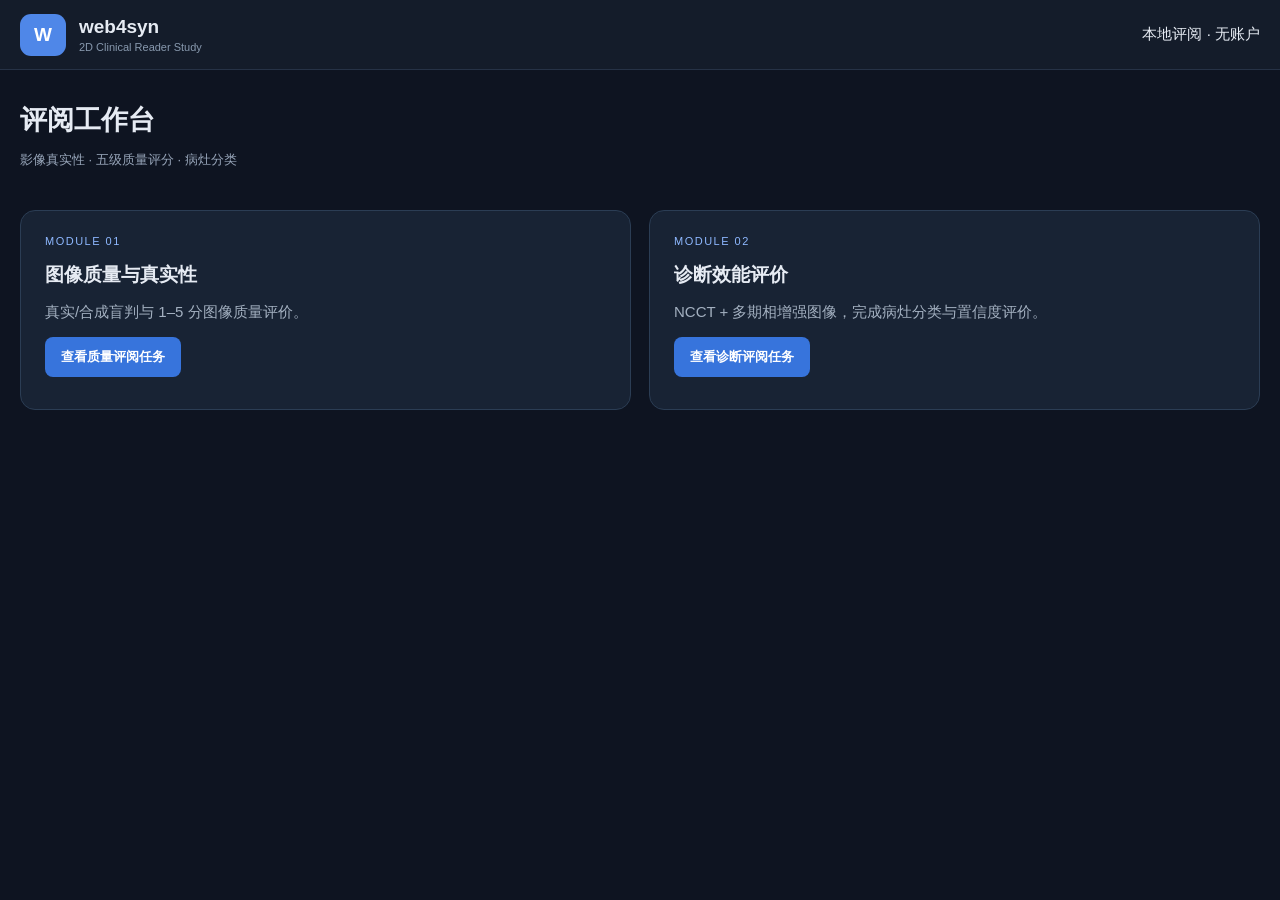
==== static/index.html @ 350acc1b "chore: bump reader JS cache version for decoded prefetch" ====
<!doctype html>
<html lang="zh-CN"><head><meta charset="utf-8"><meta name="viewport" content="width=device-width,initial-scale=1">
<title>web4syn · 临床评阅平台</title><link rel="stylesheet" href="/static/style.css?v=20261015-d"></head>
<body><header><div class="brand"><span class="brand-mark">W</span><span>web4syn <small>2D Clinical Reader Study</small></span></div><div id="who">本地评阅 · 无账户</div></header>
<main>

<section id="workspace">
<div class="intro"><div><h1>评阅工作台</h1><p class="muted">影像真实性 · 五级质量评分 · 病灶分类</p></div></div>
<div id="dashboard"><div class="grid2"><div class="panel module"><div class="tag">MODULE 01</div><h2>图像质量与真实性</h2><p>真实/合成盲判与 1–5 分图像质量评价。</p><button data-module="quality">查看质量评阅任务</button></div><div class="panel module"><div class="tag">MODULE 02</div><h2>诊断效能评价</h2><p>NCCT + 多期相增强图像，完成病灶分类与置信度评价。</p><button data-module="diagnosis">查看诊断评阅任务</button></div></div>
</div>
<div id="tasklist" class="panel" hidden><div class="line"><h2 id="list-title">待评阅任务</h2><button class="ghost" id="back">返回工作台</button></div><div id="task-rows"></div></div>
<div id="reader" hidden><div class="line taskhead"><div><div class="muted" id="case-code"></div><h2 id="task-title"></h2></div><div class="line"><span id="elapsed" class="timer">00:00</span><button class="ghost" id="back-list">返回任务列表</button></div></div>
<div class="reader-layout" id="reader-layout"><div id="images" class="image-grid"></div><div class="panel form-panel">
<form id="quality-form" hidden><h3>图像质量评价</h3>
<fieldset class="rating-field"><legend>1. 您认为该图像是？</legend><div class="choice-row three">
<label class="choice"><input type="radio" name="guessed_source" value="real" required><span>真实增强 CT</span></label>
<label class="choice"><input type="radio" name="guessed_source" value="virtual"><span>合成增强 CT</span></label>
<label class="choice"><input type="radio" name="guessed_source" value="unsure"><span>无法判断</span></label></div></fieldset>
<fieldset class="rating-field"><legend>2. 整体图像质量（5级）</legend><div class="choice-row five">
<label class="choice"><input type="radio" name="quality_score" value="1" required><span><strong>1</strong><small>很差</small></span></label>
<label class="choice"><input type="radio" name="quality_score" value="2"><span><strong>2</strong><small>较差</small></span></label>
<label class="choice"><input type="radio" name="quality_score" value="3"><span><strong>3</strong><small>一般</small></span></label>
<label class="choice"><input type="radio" name="quality_score" value="4"><span><strong>4</strong><small>良好</small></span></label>
<label class="choice"><input type="radio" name="quality_score" value="5"><span><strong>5</strong><small>优秀</small></span></label>
</div><p class="muted scale-note">1：无法用于诊断 · 2：明显影响诊断 · 3：基本满足诊断 · 4：质量良好 · 5：质量优秀</p></fieldset>
<button type="submit">提交评阅</button></form>
<form id="diagnosis-form" hidden><h3>病灶诊断评价</h3><p class="muted">点击影像可添加病灶定位点。</p><fieldset class="rating-field"><legend>是否存在病灶</legend><div class="choice-row three">
<label class="choice"><input type="radio" name="lesion_visible" value="yes" required><span>存在</span></label>
<label class="choice"><input type="radio" name="lesion_visible" value="no"><span>不存在</span></label>
<label class="choice"><input type="radio" name="lesion_visible" value="unsure"><span>不确定</span></label>
</div></fieldset>
<label>主要疾病分类<select name="diagnosis" required><option value="">请选择</option><option>HCC</option><option>ICC</option><option>MET</option><option>FNH</option><option>HEM</option><option>CYST</option><option>OTHER</option><option>NONE</option><option>UNKNOWN</option></select></label><fieldset class="rating-field"><legend>恶性风险（1–5级）</legend><div class="choice-row five">
<label class="choice"><input type="radio" name="malignancy_score" value="1" required><span><strong>1</strong><small>极低</small></span></label>
<label class="choice"><input type="radio" name="malignancy_score" value="2"><span><strong>2</strong><small>较低</small></span></label>
<label class="choice"><input type="radio" name="malignancy_score" value="3"><span><strong>3</strong><small>不确定</small></span></label>
<label class="choice"><input type="radio" name="malignancy_score" value="4"><span><strong>4</strong><small>较高</small></span></label>
<label class="choice"><input type="radio" name="malignancy_score" value="5"><span><strong>5</strong><small>极高</small></span></label></div></fieldset><fieldset class="rating-field"><legend>诊断置信度（1–5级）</legend><div class="choice-row five">
<label class="choice"><input type="radio" name="confidence" value="1" required><span><strong>1</strong><small>极低</small></span></label>
<label class="choice"><input type="radio" name="confidence" value="2"><span><strong>2</strong><small>较低</small></span></label>
<label class="choice"><input type="radio" name="confidence" value="3"><span><strong>3</strong><small>中等</small></span></label>
<label class="choice"><input type="radio" name="confidence" value="4"><span><strong>4</strong><small>较高</small></span></label>
<label class="choice"><input type="radio" name="confidence" value="5"><span><strong>5</strong><small>极高</small></span></label>
</div></fieldset><div class="line"><span class="muted" id="points">已标记 0 个位置</span><button type="button" class="ghost" id="clear-points">清除标注</button></div><button>提交诊断</button></form></div></div></div>
</section><div id="notice" role="status"></div></main><script src="/static/app.js?v=20261015-e"></script></body></html>
---- static/style.css ----
:root{font-family:Inter,-apple-system,BlinkMacSystemFont,"Segoe UI",Arial,"Microsoft YaHei",sans-serif;color:#e6ebf3;background:#0e1421;font-size:15px}*{box-sizing:border-box}body{margin:0}header{height:70px;border-bottom:1px solid #263246;display:flex;justify-content:space-between;align-items:center;padding:0 max(20px,calc((100vw - 1360px)/2));background:#141c2a}main{max-width:1400px;margin:auto;padding:32px 20px}.brand{display:flex;gap:13px;align-items:center;font-size:19px;font-weight:750}.brand-mark{background:#4f87e8;border-radius:11px;padding:10px 14px;color:white}.brand small{display:block;color:#8899ae;font-weight:400;font-size:11px;margin-top:3px}h1{font-size:27px;margin:0 0 9px}h2{font-size:19px;margin:0 0 12px}h3{font-size:16px;margin:0 0 13px}.muted{color:#98a6ba;font-size:13px}.panel{background:#182334;border:1px solid #2b3d54;border-radius:15px;padding:24px;margin-bottom:20px}.login{max-width:420px;margin:9vh auto;padding:36px}.intro,.line{display:flex;justify-content:space-between;align-items:center;gap:12px}.intro{margin-bottom:28px}.grid2{display:grid;grid-template-columns:repeat(2,minmax(0,1fr));gap:18px}.module{min-height:200px}.module p{color:#a3b0c0}.tag{font-size:11px;color:#8eb8ff;letter-spacing:1.5px;margin-bottom:15px}button{background:#3774dc;color:white;border:0;border-radius:8px;padding:11px 16px;font-weight:650;cursor:pointer}button:hover{background:#4984ee}button:disabled{opacity:.6;cursor:not-allowed}.ghost{background:#27374c;color:#d5e0ef}.ghost:hover{background:#344962}label{display:block;font-size:13px;color:#cbd5e4;font-weight:600;margin-bottom:15px}input,select{display:block;margin-top:7px;width:100%;padding:10px 11px;background:#111a29;color:#edf2fb;border:1px solid #394d68;border-radius:8px;outline:none}input:focus,select:focus{border-color:#75a4ec}form{margin:0}.admin-actions{display:flex;flex-wrap:wrap;gap:10px;margin-top:18px}#task-rows{display:grid;gap:10px}.task-row{padding:15px;border:1px solid #344761;border-radius:9px;display:flex;align-items:center;justify-content:space-between}.task-row small{color:#93a4b8}.reader-layout{display:grid;grid-template-columns:minmax(0,3fr) minmax(300px,1fr);gap:18px;align-items:start}.image-grid{display:grid;grid-template-columns:repeat(2,minmax(0,1fr));gap:10px}.image-panel{background:#060a10;border:1px solid #293849;border-radius:10px;padding:9px;overflow:hidden}.image-title{color:#cbd9ed;padding:4px 2px 9px;font-weight:650}.image-frame{height:340px;display:flex;align-items:center;justify-content:center;overflow:hidden;position:relative;cursor:crosshair;background:#000}.image-frame img{max-width:100%;max-height:100%;object-fit:contain;user-select:none}.point{position:absolute;width:13px;height:13px;border:2px solid #ffd166;border-radius:50%;background:#e36e3499;transform:translate(-50%,-50%);pointer-events:none}.image-tools{padding-top:8px;display:flex;gap:8px;align-items:center}.image-tools button{padding:5px 8px;font-size:12px}.form-panel{position:sticky;top:14px}.timer{font-variant-numeric:tabular-nums;color:#b9cdf4;font-weight:700}#notice{position:fixed;bottom:22px;right:22px;background:#223d5e;border-radius:9px;padding:12px 18px;display:none;box-shadow:0 8px 30px #0007}#progress-table{font-size:13px;color:#c4d1e2;margin-top:18px;white-space:pre-wrap}@media(max-width:900px){.reader-layout,.grid2{grid-template-columns:1fr}.image-frame{height:270px}.form-panel{position:static}}@media(max-width:560px){.image-grid{grid-template-columns:1fr}.intro{align-items:start}.taskhead{flex-wrap:wrap}}
/* Larger 2D quality-image viewing area */
.reader-layout:has(#quality-form:not([hidden])){grid-template-columns:minmax(0,4.5fr) minmax(320px,1fr);max-width:none}
.reader-layout:has(#quality-form:not([hidden])) .image-grid{grid-template-columns:1fr}
.reader-layout:has(#quality-form:not([hidden])) .image-frame{height:min(75vh,850px);min-height:480px}
.reader-layout:has(#quality-form:not([hidden])) .image-frame img{max-width:100%;max-height:100%}
.rating-field{border:0;padding:0;margin:0 0 24px;min-width:0}
.rating-field legend{font-size:14px;font-weight:650;margin-bottom:12px;color:#d8e3f3}
.choice-row{display:grid;gap:7px}
.choice-row.three{grid-template-columns:repeat(3,minmax(0,1fr))}
.choice-row.five{grid-template-columns:repeat(5,minmax(0,1fr))}
.choice{margin:0;cursor:pointer;display:block;position:relative;font-size:12px;text-align:center;min-width:0}
.choice input{position:absolute;opacity:0;width:1px;height:1px;pointer-events:none}
.choice span{display:flex;align-items:center;justify-content:center;flex-direction:column;gap:5px;min-height:55px;border:1px solid #40536d;border-radius:9px;padding:7px 4px;background:#101a29;color:#d6e1ef;transition:.15s}
.choice strong{font-size:18px}
.choice small{font-size:11px;color:#9badbf}
.choice input:checked+span{border-color:#76aaff;background:#244a7e;color:white;box-shadow:inset 0 0 0 1px #76aaff}
.choice input:focus-visible+span{outline:2px solid white;outline-offset:2px}
.choice:hover span{border-color:#7d9abb}
.scale-note{line-height:1.6}
@media(max-width:900px){.reader-layout:has(#quality-form:not([hidden])){grid-template-columns:1fr}.reader-layout:has(#quality-form:not([hidden])) .image-frame{height:62vh;min-height:340px}}

.choice-row.nine{grid-template-columns:repeat(3,minmax(0,1fr))}
.choice-row.nine .choice span{min-height:48px;word-break:keep-all}
@media (min-width:1450px){.choice-row.nine{grid-template-columns:repeat(5,minmax(0,1fr))}}
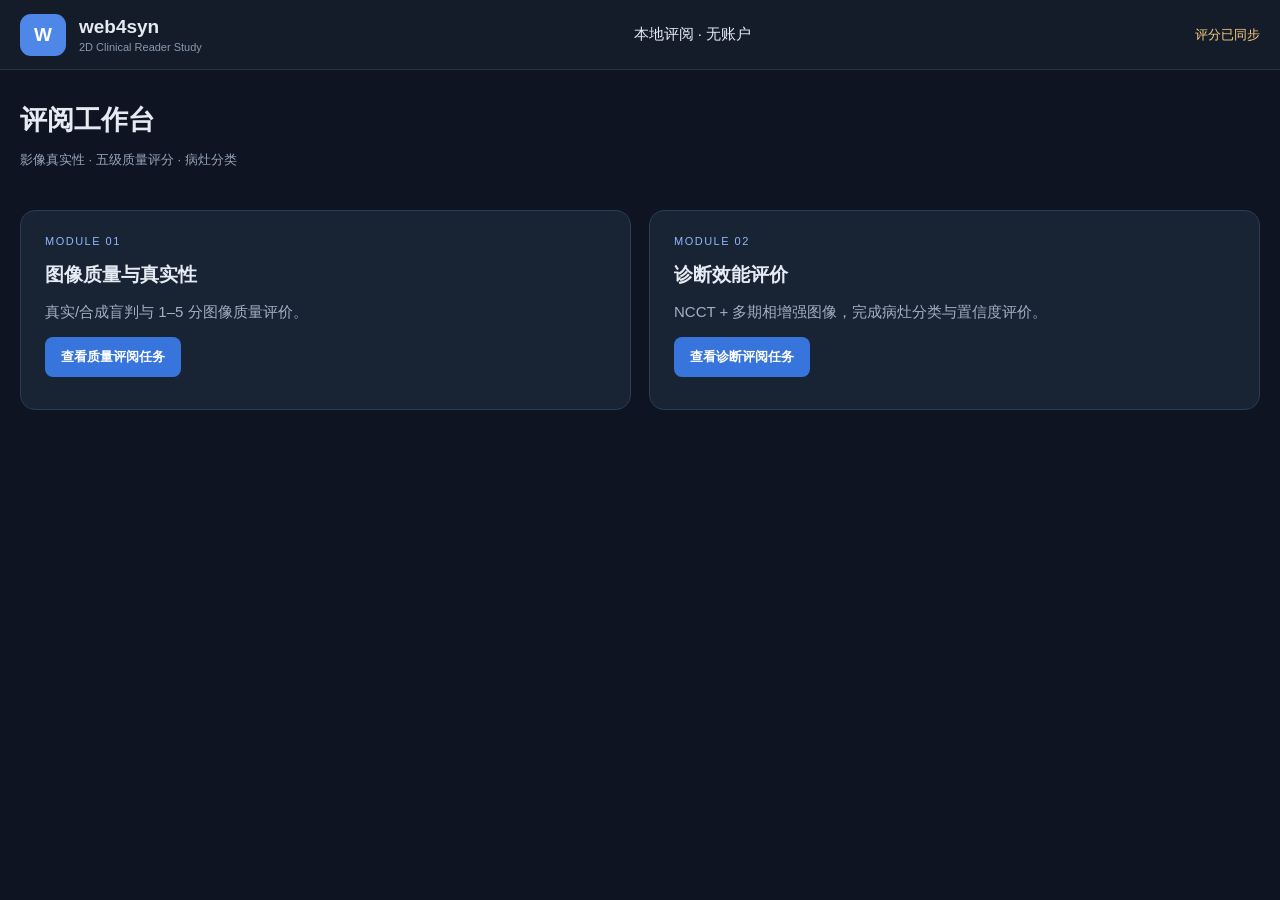
==== commit 03ef82c2: "chore: bust cached JS for local review outbox" ====
--- a/static/index.html
+++ b/static/index.html
@@ -41,4 +41,4 @@
 <label class="choice"><input type="radio" name="confidence" value="4"><span><strong>4</strong><small>较高</small></span></label>
 <label class="choice"><input type="radio" name="confidence" value="5"><span><strong>5</strong><small>极高</small></span></label>
 </div></fieldset><div class="line"><span class="muted" id="points">已标记 0 个位置</span><button type="button" class="ghost" id="clear-points">清除标注</button></div><button>提交诊断</button></form></div></div></div>
-</section><div id="notice" role="status"></div></main><script src="/static/app.js?v=20261015-e"></script></body></html>+</section><div id="notice" role="status"></div></main><script src="/static/app.js?v=20261015-f"></script></body></html>
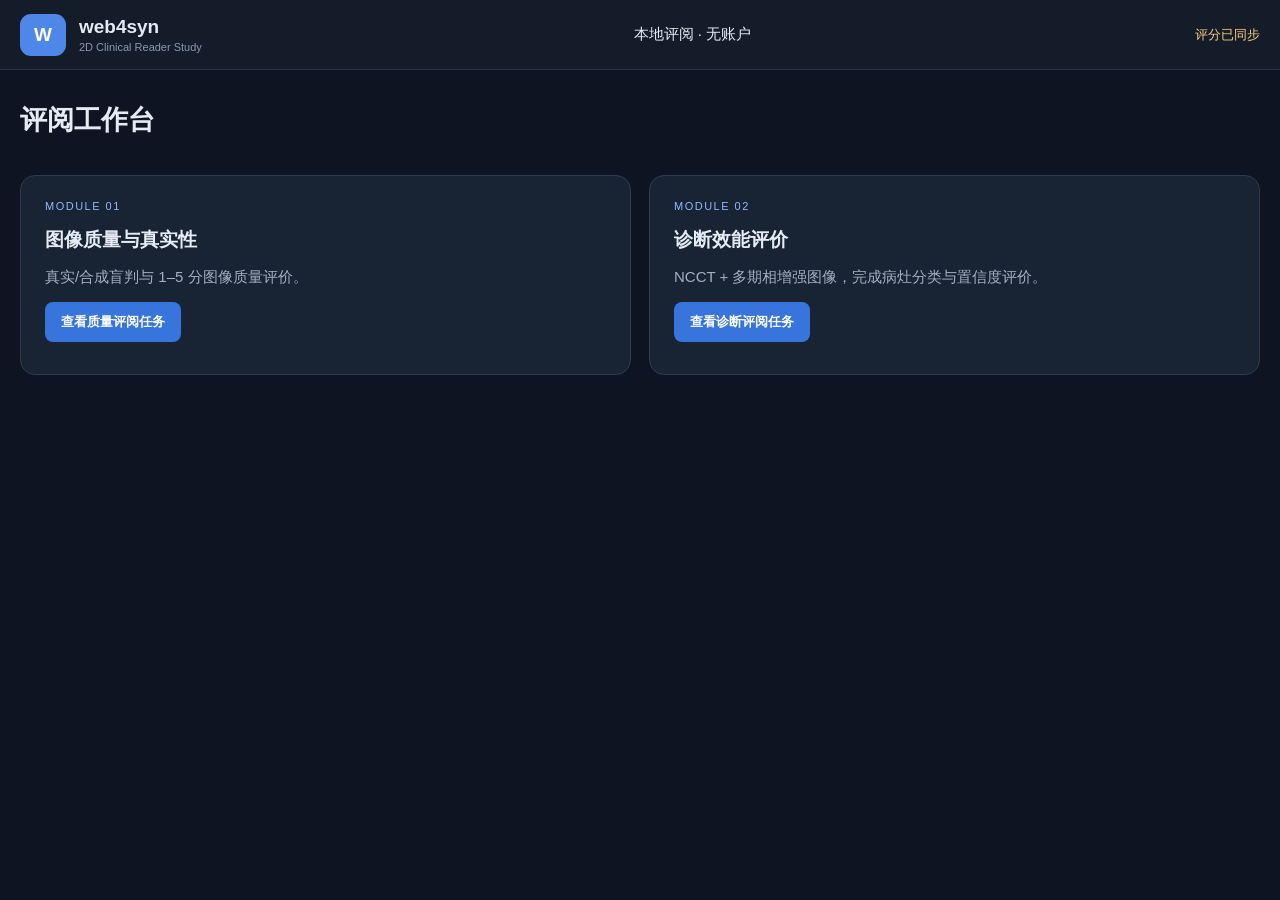
==== commit 3f30e794: "ui: remove reader dashboard subtitle" ====
--- a/static/index.html
+++ b/static/index.html
@@ -5,7 +5,7 @@
 <main>
 
 <section id="workspace">
-<div class="intro"><div><h1>评阅工作台</h1><p class="muted">影像真实性 · 五级质量评分 · 病灶分类</p></div></div>
+<div class="intro"><div><h1>评阅工作台</h1></div></div>
 <div id="dashboard"><div class="grid2"><div class="panel module"><div class="tag">MODULE 01</div><h2>图像质量与真实性</h2><p>真实/合成盲判与 1–5 分图像质量评价。</p><button data-module="quality">查看质量评阅任务</button></div><div class="panel module"><div class="tag">MODULE 02</div><h2>诊断效能评价</h2><p>NCCT + 多期相增强图像，完成病灶分类与置信度评价。</p><button data-module="diagnosis">查看诊断评阅任务</button></div></div>
 </div>
 <div id="tasklist" class="panel" hidden><div class="line"><h2 id="list-title">待评阅任务</h2><button class="ghost" id="back">返回工作台</button></div><div id="task-rows"></div></div>
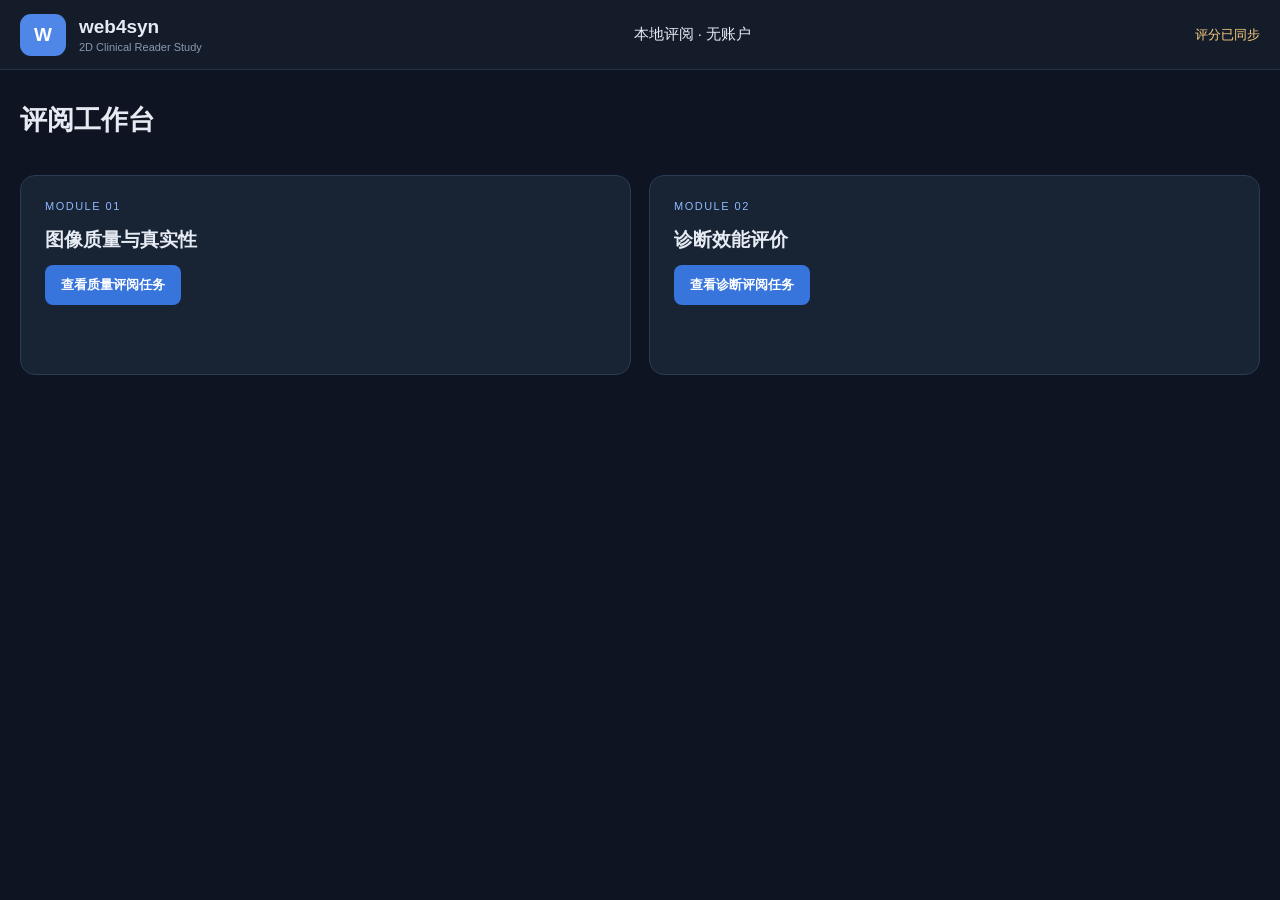
==== commit 97b949e0: "ui: remove module descriptions and render 7 disease checkbox options" ====
--- a/static/index.html
+++ b/static/index.html
@@ -1,12 +1,12 @@
 <!doctype html>
 <html lang="zh-CN"><head><meta charset="utf-8"><meta name="viewport" content="width=device-width,initial-scale=1">
-<title>web4syn · 临床评阅平台</title><link rel="stylesheet" href="/static/style.css?v=20261015-d"></head>
+<title>web4syn · 临床评阅平台</title><link rel="stylesheet" href="/static/style.css?v=20261015-g"></head>
 <body><header><div class="brand"><span class="brand-mark">W</span><span>web4syn <small>2D Clinical Reader Study</small></span></div><div id="who">本地评阅 · 无账户</div></header>
 <main>
 
 <section id="workspace">
 <div class="intro"><div><h1>评阅工作台</h1></div></div>
-<div id="dashboard"><div class="grid2"><div class="panel module"><div class="tag">MODULE 01</div><h2>图像质量与真实性</h2><p>真实/合成盲判与 1–5 分图像质量评价。</p><button data-module="quality">查看质量评阅任务</button></div><div class="panel module"><div class="tag">MODULE 02</div><h2>诊断效能评价</h2><p>NCCT + 多期相增强图像，完成病灶分类与置信度评价。</p><button data-module="diagnosis">查看诊断评阅任务</button></div></div>
+<div id="dashboard"><div class="grid2"><div class="panel module"><div class="tag">MODULE 01</div><h2>图像质量与真实性</h2><button data-module="quality">查看质量评阅任务</button></div><div class="panel module"><div class="tag">MODULE 02</div><h2>诊断效能评价</h2><button data-module="diagnosis">查看诊断评阅任务</button></div></div>
 </div>
 <div id="tasklist" class="panel" hidden><div class="line"><h2 id="list-title">待评阅任务</h2><button class="ghost" id="back">返回工作台</button></div><div id="task-rows"></div></div>
 <div id="reader" hidden><div class="line taskhead"><div><div class="muted" id="case-code"></div><h2 id="task-title"></h2></div><div class="line"><span id="elapsed" class="timer">00:00</span><button class="ghost" id="back-list">返回任务列表</button></div></div>
@@ -29,16 +29,17 @@
 <label class="choice"><input type="radio" name="lesion_visible" value="no"><span>不存在</span></label>
 <label class="choice"><input type="radio" name="lesion_visible" value="unsure"><span>不确定</span></label>
 </div></fieldset>
-<label>主要疾病分类<select name="diagnosis" required><option value="">请选择</option><option>HCC</option><option>ICC</option><option>MET</option><option>FNH</option><option>HEM</option><option>CYST</option><option>OTHER</option><option>NONE</option><option>UNKNOWN</option></select></label><fieldset class="rating-field"><legend>恶性风险（1–5级）</legend><div class="choice-row five">
-<label class="choice"><input type="radio" name="malignancy_score" value="1" required><span><strong>1</strong><small>极低</small></span></label>
-<label class="choice"><input type="radio" name="malignancy_score" value="2"><span><strong>2</strong><small>较低</small></span></label>
-<label class="choice"><input type="radio" name="malignancy_score" value="3"><span><strong>3</strong><small>不确定</small></span></label>
-<label class="choice"><input type="radio" name="malignancy_score" value="4"><span><strong>4</strong><small>较高</small></span></label>
-<label class="choice"><input type="radio" name="malignancy_score" value="5"><span><strong>5</strong><small>极高</small></span></label></div></fieldset><fieldset class="rating-field"><legend>诊断置信度（1–5级）</legend><div class="choice-row five">
+<fieldset class="rating-field" id="diagnosis-labels-field"><legend>主要疾病分类（可多选）</legend><div class="choice-row disease-grid"><label class="choice"><input type="checkbox" name="diagnoses" value="HCC"><span>HCC</span></label>
+<label class="choice"><input type="checkbox" name="diagnoses" value="ICC"><span>ICC</span></label>
+<label class="choice"><input type="checkbox" name="diagnoses" value="MET"><span>MET</span></label>
+<label class="choice"><input type="checkbox" name="diagnoses" value="FNH"><span>FNH</span></label>
+<label class="choice"><input type="checkbox" name="diagnoses" value="HEM"><span>HEM</span></label>
+<label class="choice"><input type="checkbox" name="diagnoses" value="CYST"><span>CYST</span></label>
+<label class="choice"><input type="checkbox" name="diagnoses" value="OTHER"><span>OTHER</span></label></div><p class="muted" id="diagnosis-hint">存在病灶时至少选择一种疾病；不存在病灶时无需选择。</p></fieldset><fieldset class="rating-field"><legend>诊断置信度（1–5级）</legend><div class="choice-row five">
 <label class="choice"><input type="radio" name="confidence" value="1" required><span><strong>1</strong><small>极低</small></span></label>
 <label class="choice"><input type="radio" name="confidence" value="2"><span><strong>2</strong><small>较低</small></span></label>
 <label class="choice"><input type="radio" name="confidence" value="3"><span><strong>3</strong><small>中等</small></span></label>
 <label class="choice"><input type="radio" name="confidence" value="4"><span><strong>4</strong><small>较高</small></span></label>
 <label class="choice"><input type="radio" name="confidence" value="5"><span><strong>5</strong><small>极高</small></span></label>
 </div></fieldset><div class="line"><span class="muted" id="points">已标记 0 个位置</span><button type="button" class="ghost" id="clear-points">清除标注</button></div><button>提交诊断</button></form></div></div></div>
-</section><div id="notice" role="status"></div></main><script src="/static/app.js?v=20261015-f"></script></body></html>+</section><div id="notice" role="status"></div></main><script src="/static/app.js?v=20261015-g"></script></body></html>
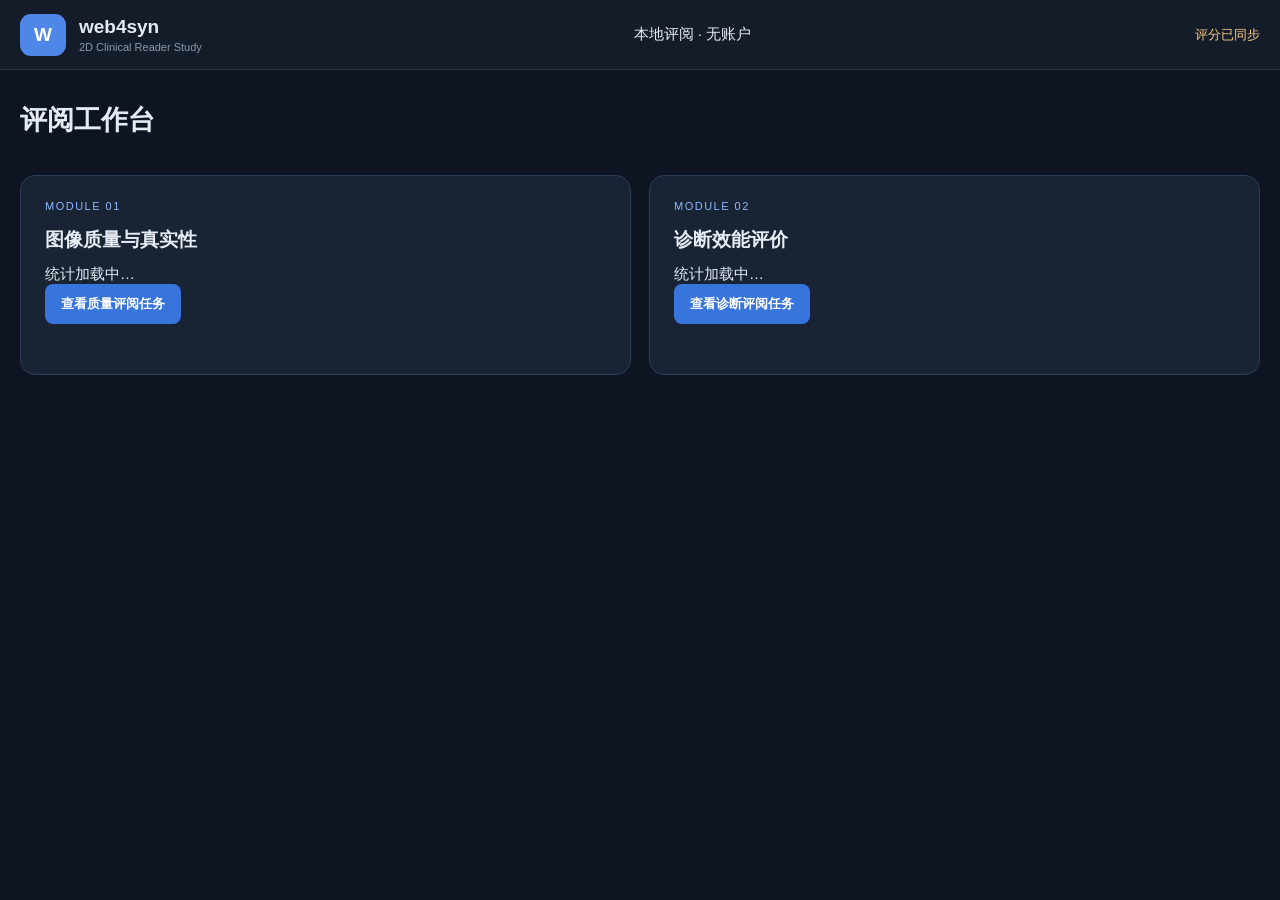
==== commit dc8efe01: "ui: task summary cards, 50-item pagination, filters and continue button" ====
--- a/static/index.html
+++ b/static/index.html
@@ -1,14 +1,14 @@
 <!doctype html>
 <html lang="zh-CN"><head><meta charset="utf-8"><meta name="viewport" content="width=device-width,initial-scale=1">
-<title>web4syn · 临床评阅平台</title><link rel="stylesheet" href="/static/style.css?v=20261015-g"></head>
+<title>web4syn · 临床评阅平台</title><link rel="stylesheet" href="/static/style.css?v=20261015-h"></head>
 <body><header><div class="brand"><span class="brand-mark">W</span><span>web4syn <small>2D Clinical Reader Study</small></span></div><div id="who">本地评阅 · 无账户</div></header>
 <main>
 
 <section id="workspace">
 <div class="intro"><div><h1>评阅工作台</h1></div></div>
-<div id="dashboard"><div class="grid2"><div class="panel module"><div class="tag">MODULE 01</div><h2>图像质量与真实性</h2><button data-module="quality">查看质量评阅任务</button></div><div class="panel module"><div class="tag">MODULE 02</div><h2>诊断效能评价</h2><button data-module="diagnosis">查看诊断评阅任务</button></div></div>
+<div id="dashboard"><div class="grid2"><div class="panel module"><div class="tag">MODULE 01</div><h2>图像质量与真实性</h2><div class="module-count" id="quality-count">统计加载中…</div><button data-module="quality">查看质量评阅任务</button></div><div class="panel module"><div class="tag">MODULE 02</div><h2>诊断效能评价</h2><div class="module-count" id="diagnosis-count">统计加载中…</div><button data-module="diagnosis">查看诊断评阅任务</button></div></div>
 </div>
-<div id="tasklist" class="panel" hidden><div class="line"><h2 id="list-title">待评阅任务</h2><button class="ghost" id="back">返回工作台</button></div><div id="task-rows"></div></div>
+<div id="tasklist" class="panel" hidden><div class="line"><h2 id="list-title">待评阅任务</h2><button class="ghost" id="back">返回工作台</button></div><div class="task-toolbar"><button id="continue-review">▶ 继续评阅</button><label class="task-filter">任务筛选<select id="task-filter"><option value="pending">待评阅</option><option value="all">全部</option><option value="submitted">已完成</option></select></label><span id="task-total" class="muted"></span></div><div id="task-rows"></div><div class="task-pagination"><button class="ghost" id="prev-page">上一页</button><span id="page-info">第 1 页</span><button class="ghost" id="next-page">下一页</button></div></div>
 <div id="reader" hidden><div class="line taskhead"><div><div class="muted" id="case-code"></div><h2 id="task-title"></h2></div><div class="line"><span id="elapsed" class="timer">00:00</span><button class="ghost" id="back-list">返回任务列表</button></div></div>
 <div class="reader-layout" id="reader-layout"><div id="images" class="image-grid"></div><div class="panel form-panel">
 <form id="quality-form" hidden><h3>图像质量评价</h3>
@@ -42,4 +42,4 @@
 <label class="choice"><input type="radio" name="confidence" value="4"><span><strong>4</strong><small>较高</small></span></label>
 <label class="choice"><input type="radio" name="confidence" value="5"><span><strong>5</strong><small>极高</small></span></label>
 </div></fieldset><div class="line"><span class="muted" id="points">已标记 0 个位置</span><button type="button" class="ghost" id="clear-points">清除标注</button></div><button>提交诊断</button></form></div></div></div>
-</section><div id="notice" role="status"></div></main><script src="/static/app.js?v=20261015-g"></script></body></html>+</section><div id="notice" role="status"></div></main><script src="/static/app.js?v=20261015-h"></script></body></html>
--- a/static/style.css
+++ b/static/style.css
@@ -23,3 +23,9 @@
 .choice-row.nine{grid-template-columns:repeat(3,minmax(0,1fr))}
 .choice-row.nine .choice span{min-height:48px;word-break:keep-all}
 @media (min-width:1450px){.choice-row.nine{grid-template-columns:repeat(5,minmax(0,1fr))}}
+
+/* Flat multi-select disease labels */
+.choice-row.disease-grid{grid-template-columns:repeat(3,minmax(0,1fr));gap:8px}
+.choice-row.disease-grid .choice span{min-height:49px}
+.choice-row.disease-grid .choice input:disabled+span{opacity:.45;cursor:not-allowed}
+@media(max-width:560px){.choice-row.disease-grid{grid-template-columns:repeat(2,minmax(0,1fr))}}
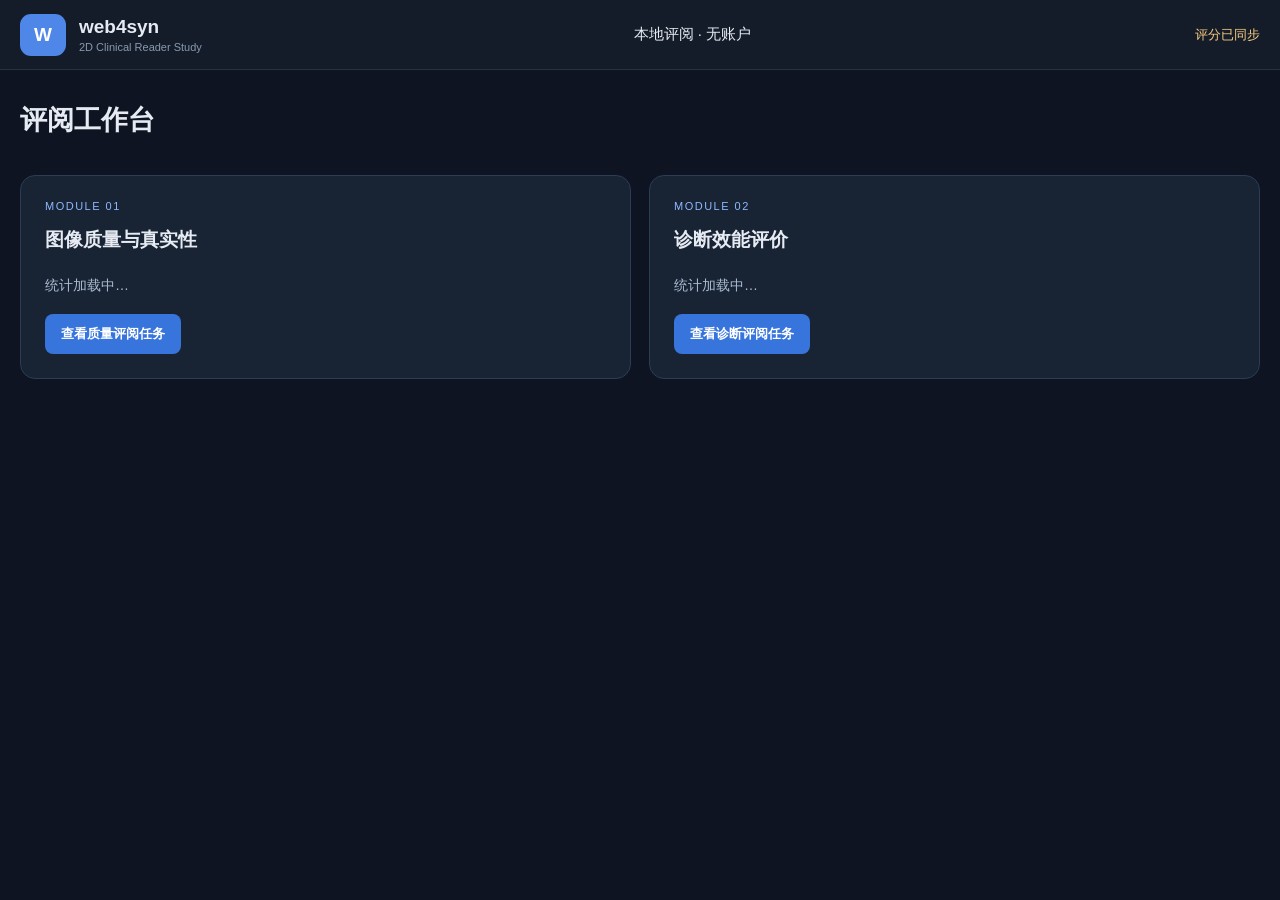
==== commit 65c6296d: "ui: describe conditional confidence and remove unconditional requirement" ====
--- a/static/index.html
+++ b/static/index.html
@@ -35,11 +35,11 @@
 <label class="choice"><input type="checkbox" name="diagnoses" value="FNH"><span>FNH</span></label>
 <label class="choice"><input type="checkbox" name="diagnoses" value="HEM"><span>HEM</span></label>
 <label class="choice"><input type="checkbox" name="diagnoses" value="CYST"><span>CYST</span></label>
-<label class="choice"><input type="checkbox" name="diagnoses" value="OTHER"><span>OTHER</span></label></div><p class="muted" id="diagnosis-hint">存在病灶时至少选择一种疾病；不存在病灶时无需选择。</p></fieldset><fieldset class="rating-field"><legend>诊断置信度（1–5级）</legend><div class="choice-row five">
-<label class="choice"><input type="radio" name="confidence" value="1" required><span><strong>1</strong><small>极低</small></span></label>
+<label class="choice"><input type="checkbox" name="diagnoses" value="OTHER"><span>OTHER</span></label></div><p class="muted" id="diagnosis-hint">存在病灶时至少选择一种疾病；不存在病灶时无需选择。</p></fieldset><fieldset class="rating-field"><legend>诊断置信度（1–5级）</legend><p class="muted" id="confidence-hint">存在病灶时必选；不存在时可选；不确定时禁用。</p><div class="choice-row five">
+<label class="choice"><input type="radio" name="confidence" value="1"><span><strong>1</strong><small>极低</small></span></label>
 <label class="choice"><input type="radio" name="confidence" value="2"><span><strong>2</strong><small>较低</small></span></label>
 <label class="choice"><input type="radio" name="confidence" value="3"><span><strong>3</strong><small>中等</small></span></label>
 <label class="choice"><input type="radio" name="confidence" value="4"><span><strong>4</strong><small>较高</small></span></label>
 <label class="choice"><input type="radio" name="confidence" value="5"><span><strong>5</strong><small>极高</small></span></label>
 </div></fieldset><div class="line"><span class="muted" id="points">已标记 0 个位置</span><button type="button" class="ghost" id="clear-points">清除标注</button></div><button>提交诊断</button></form></div></div></div>
-</section><div id="notice" role="status"></div></main><script src="/static/app.js?v=20261015-h"></script></body></html>+</section><div id="notice" role="status"></div></main><script src="/static/app.js?v=20261015-i"></script></body></html>
--- a/static/style.css
+++ b/static/style.css
@@ -29,3 +29,11 @@
 .choice-row.disease-grid .choice span{min-height:49px}
 .choice-row.disease-grid .choice input:disabled+span{opacity:.45;cursor:not-allowed}
 @media(max-width:560px){.choice-row.disease-grid{grid-template-columns:repeat(2,minmax(0,1fr))}}
+
+/* Bounded task browser: summary, status filter and pagination */
+.module-count{color:#a9bbd1;font-size:14px;margin:24px 0 19px}
+.task-toolbar{display:flex;gap:14px;align-items:center;flex-wrap:wrap;margin:16px 0 22px}
+.task-toolbar .task-filter{display:flex;align-items:center;gap:10px;margin:0;color:#a9bbd1}
+.task-toolbar select{width:auto;min-width:130px;margin:0}
+.task-pagination{display:flex;align-items:center;justify-content:center;gap:22px;padding:24px 0 4px;color:#b7cbe2}
+@media(max-width:600px){.task-toolbar{align-items:stretch;flex-direction:column}.task-toolbar .task-filter{justify-content:space-between}.task-pagination{gap:10px}}
